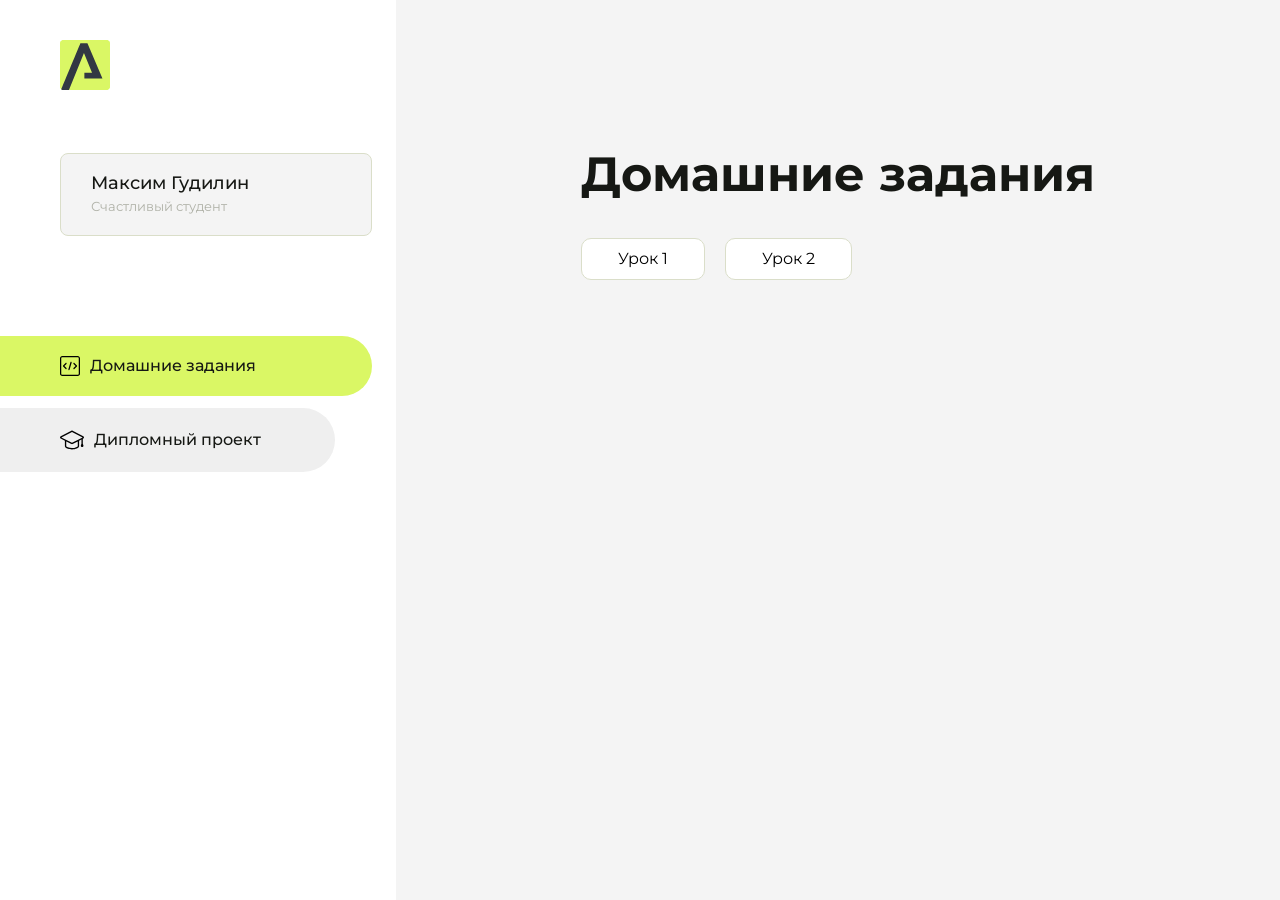
==== index.html @ cb9cb139 "Update index.html" ====
<!DOCTYPE html>
<html lang="en">
<head>
    <meta charset="UTF-8">
    <meta name="viewport" content="width=device-width, initial-scale=1.0">
    <title>Домашняя работа</title>
    <link rel="shortcut icon" href="src/logo.ico" type="image/x-icon">
    <link rel="preconnect" href="https://fonts.googleapis.com">
    <link rel="preconnect" href="https://fonts.gstatic.com" crossorigin>
    <link href="https://fonts.googleapis.com/css2?family=Montserrat:wght@400;500;700&family=Rubik:wght@500&display=swap"
          rel="stylesheet">
    <link rel="stylesheet" href="src/style.css">
</head>
<body id="body">
<div class="overlay" id="overlay"></div>
<div class="layout">
    <div class="burger" id="burger">
        <svg viewBox="0 0 24 24" fill="none" xmlns="http://www.w3.org/2000/svg">
            <g id="SVGRepo_bgCarrier" stroke-width="0"></g>
            <g id="SVGRepo_tracerCarrier" stroke-linecap="round" stroke-linejoin="round"></g>
            <g id="SVGRepo_iconCarrier">
                <path d="M4 18L20 18" stroke="#DAF765" stroke-width="2" stroke-linecap="round"></path>
                <path d="M4 12L20 12" stroke="#DAF765" stroke-width="2" stroke-linecap="round"></path>
                <path d="M4 6L20 6" stroke="#DAF765" stroke-width="2" stroke-linecap="round"></path>
            </g>
        </svg>
    </div>
    <aside class="sidebar" id="sidebar">
        <div class="sidebar__inner">
            <div class="logo">
                <svg width="50" height="50" viewBox="0 0 50 50" fill="none" xmlns="http://www.w3.org/2000/svg">
                    <g clip-path="url(#clip0_513_74730)">
                        <path d="M46.17 -0.257004H3.83C1.57281 -0.257004 -0.257 1.57281 -0.257 3.83V46.17C-0.257 48.4272 1.57281 50.257 3.83 50.257H46.17C48.4272 50.257 50.257 48.4272 50.257 46.17V3.83C50.257 1.57281 48.4272 -0.257004 46.17 -0.257004Z"
                              fill="#DAF765"/>
                        <path d="M24.375 38.4H42.461L27.441 3.1585H20.4355C20.4355 3.1585 6.7895 35.881 1.1945 49.294C2.015 50.0275 3.0945 50.257 3.6945 50.257H8.8445L23.954 13.07L32.0465 32.8285H24.375V38.4Z"
                              fill="#323843"/>
                    </g>
                    <defs>
                        <clipPath id="clip0_513_74730">
                            <rect width="50" height="50" fill="white"/>
                        </clipPath>
                    </defs>
                </svg>
            </div>
            <div class="sidebar__user">
                <div class="sidebar__name">Максим Гудилин</div>
                <div class="sidebar__text">Счастливый студент</div>
            </div>
            <div class="sidebar__tabs">
                <div class="sidebar__item">
                    <button class="sidebar__button active" id="tasks">
                        <svg xmlns="http://www.w3.org/2000/svg" width="20" height="20" viewBox="0 0 20 20" fill="none">
                            <g clip-path="url(#clip0_704_74543)">
                                <path d="M17.7083 20H2.29167C1.0275 20 0 18.9725 0 17.7083V2.29167C0 1.0275 1.0275 0 2.29167 0H17.7083C18.9725 0 20 1.0275 20 2.29167V17.7083C20 18.9725 18.9725 20 17.7083 20ZM2.29167 1.25C1.7175 1.25 1.25 1.7175 1.25 2.29167V17.7083C1.25 18.2825 1.7175 18.75 2.29167 18.75H17.7083C18.2825 18.75 18.75 18.2825 18.75 17.7083V2.29167C18.75 1.7175 18.2825 1.25 17.7083 1.25H2.29167Z"
                                      fill="black"/>
                                <path d="M6.04167 13.125C5.88167 13.125 5.72167 13.0642 5.6 12.9417L3.1 10.4417C2.85583 10.1975 2.85583 9.80167 3.1 9.5575L5.6 7.0575C5.84417 6.81333 6.24 6.81333 6.48417 7.0575C6.72833 7.30167 6.72833 7.6975 6.48417 7.94167L4.42583 10L6.48417 12.0583C6.72833 12.3025 6.72833 12.6983 6.48417 12.9425C6.36167 13.0642 6.20167 13.125 6.04167 13.125Z"
                                      fill="black"/>
                                <path d="M8.95833 14.1667C8.9 14.1667 8.84 14.1583 8.78167 14.1417C8.45083 14.0442 8.26083 13.6967 8.35833 13.3658L10.4417 6.28251C10.5392 5.95084 10.8892 5.76417 11.2175 5.85917C11.5483 5.95667 11.7383 6.30417 11.6408 6.63501L9.5575 13.7183C9.47833 13.9908 9.22833 14.1667 8.95833 14.1667Z"
                                      fill="black"/>
                                <path d="M13.9583 13.125C13.7983 13.125 13.6383 13.0642 13.5167 12.9417C13.2725 12.6975 13.2725 12.3017 13.5167 12.0575L15.575 9.99916L13.5167 7.94083C13.2725 7.69666 13.2725 7.30083 13.5167 7.05666C13.7608 6.81249 14.1567 6.81249 14.4008 7.05666L16.9008 9.55666C17.145 9.80083 17.145 10.1967 16.9008 10.4408L14.4008 12.9408C14.2783 13.0642 14.1183 13.125 13.9583 13.125Z"
                                      fill="black"/>
                            </g>
                            <defs>
                                <clipPath id="clip0_704_74543">
                                    <rect width="20" height="20" fill="white"/>
                                </clipPath>
                            </defs>
                        </svg>
                        <span>Домашние задания</span></button>
                </div>
                <div class="sidebar__item">
                    <button class="sidebar__button" id="diplom">
                        <svg xmlns="http://www.w3.org/2000/svg" width="24" height="24" viewBox="0 0 24 24" fill="none">
                            <g clip-path="url(#clip0_704_74553)">
                                <path d="M23.2628 10.5971C23.7176 10.365 24 9.90375 24 9.39337C24 8.883 23.7176 8.42175 23.2628 8.18962L12.6135 2.75362C12.2291 2.55824 11.7705 2.55787 11.3854 2.75399L0.736875 8.19C0.282375 8.42175 0 8.883 0 9.39337C0 9.90375 0.282375 10.365 0.736875 10.5971L4.89038 12.7177V18.2074C4.89038 19.8154 8.412 21.393 12 21.393C15.5884 21.393 19.1096 19.815 19.1096 18.2074V12.7174L21.4609 11.517V15.8017L20.901 17.2305C20.7409 17.6389 20.7934 18.0994 21.0405 18.4616C21.2876 18.8246 21.6979 19.041 22.1366 19.041C22.5754 19.041 22.9852 18.8246 23.2324 18.462C23.4795 18.099 23.532 17.6385 23.3719 17.2301L22.8124 15.8021V10.827L23.2628 10.5971ZM17.7623 18.1721C17.6198 18.6375 15.3491 20.0419 12 20.0419C8.65088 20.0419 6.38025 18.6375 6.2415 18.2074V12.3037L6.23887 12.3019C6.23812 12.057 6.1065 11.8207 5.87325 11.7019L1.3515 9.39337L12 3.95737L22.6489 9.39337L12 14.8294L5.87325 11.7019C5.54063 11.5331 4.6695 11.6674 4.5 12C4.33012 12.3322 4.55813 12.5479 4.89038 12.7177L11.3857 16.0331C11.5781 16.1314 11.7889 16.1805 12 16.1805C12.2107 16.1805 12.4222 16.1314 12.6146 16.0331L17.7593 13.407L17.7623 18.1721Z"
                                      fill="black"/>
                            </g>
                            <defs>
                                <clipPath id="clip0_704_74553">
                                    <rect width="24" height="24" fill="white"/>
                                </clipPath>
                            </defs>
                        </svg>
                        <span>Дипломный проект</span></button>
                </div>
            </div>
        </div>

    </aside>
    <div class="content">
        <div class="container">
            <div class="content__block" id="tasksBlock">
                <div class="content__title">Домашние задания</div>
                <ul class="content__list">
                    <li class="content__list-item">
                        <a href="Hello aroken ru/index.html">Урок 1</a>
                    </li>
                      <li class="content__list-item">
                        <a href="First practic/index.html">Урок 2</a>
                    </li>
                </ul>
            </div>
            <div class="content__block hidden" id="diplomBlock">
                <div class="content__title">Дипломный проект</div>
                <div class="content__list-diplom">
                    <a href="ПАПКА-С-НОМЕРОМ-УРОКА">Ссылка на ДЗ</a>
                </div>
                <div class="content__decor">
                    <div class="content__decor-text">Давай проверим, чему ты научился!</div>
                    <div class="content__decor-img">
                        <img src="src/decor.png" alt="decor">
                    </div>
                </div>
            </div>
        </div>
    </div>
</div>
<script src="src/index.js"></script>
</body>
</html>
---- src/style.css ----
*{padding: 0;margin: 0;border: 0;}
*,*:before,*:after{-webkit-box-sizing: border-box;box-sizing: border-box;}
:focus,:active{outline: none;}
a:focus,a:active{outline: none;}
nav,footer,header,aside{display: block;}
html,body{
    height:100%;width:100%;
    font-size:100%;line-height:1;-ms-text-size-adjust:100%;-moz-text-size-adjust:100%;-webkit-text-size-adjust:100%;}
input,button,textarea{font-family:inherit;}
input::-ms-clear{display: none;}
button{cursor: pointer;}
button::-moz-focus-inner{padding:0;border:0;}
a,a:visited{text-decoration: none;}
a:hover{text-decoration: none;}
ul li{list-style: none;}
img{vertical-align: top;}
h1,h2,h3,h4,h5,h6{font-size:inherit;font-weight: inherit;}
a{color:inherit;}



body {
    font-family: "Montserrat",SansSerif;
    color: black;
}

body.overflow {
    overflow: hidden;
}



.layout {
    display: -webkit-box;
    display: -ms-flexbox;
    display: flex;
    min-height: 100vh;
}

.sidebar {
    padding: 40px 24px 40px 0;
    -ms-flex-negative: 0;
    flex-shrink: 0;
    background-color: white;
}



.content {
    -webkit-box-flex: 1;
    -ms-flex-positive: 1;
    flex-grow: 1;
    background-color: #F4F4F4;
}

.container {
    display: -webkit-box;
    display: -ms-flexbox;
    display: flex;
    -webkit-box-orient: vertical;
    -webkit-box-direction: normal;
    -ms-flex-direction: column;
    flex-direction: column;
    -webkit-box-pack: center;
    -ms-flex-pack: center;
    justify-content: center;
    -webkit-box-align: center;
    -ms-flex-align: center;
    align-items: center;
    padding: 150px 60px 80px 60px;
}


.logo {
    margin-left: 60px;
    margin-bottom: 60px;
}

.sidebar__user {
    background-color: #F4F4F4;
    padding: 20px 30px;
    margin-left: 60px;
    margin-bottom: 100px;
    border-radius: 8px;
    border: 1px solid #DADEC9;
}

.sidebar__name {
    color:#161814;
    font-size: 18px;
    font-weight: 500;
    margin-bottom: 6px;
}

.sidebar__text {
    color: #AFB1A7;
    font-size: 13px;
    font-weight: 400;
    line-height: 130%; /* 16.9px */
}

.sidebar__item {
    width: 372px;
}

.sidebar__button {
    display: -webkit-box;
    display: -ms-flexbox;
    display: flex;
    -webkit-box-align: center;
    -ms-flex-align: center;
    align-items: center;
    gap: 10px;
    padding: 20px 60px;
    margin-bottom: 12px;
    border-radius: 0px 100px 100px 0px;
    -webkit-transition: all .5s;
    -o-transition: all .5s;
    transition: all .5s;
    cursor: pointer;
    width: 90%;
    color:#161814;
    font-size: 16px;
    font-weight: 500;
}

.sidebar__button.active , .sidebar__button:hover {
    width: 100%;
    background-color: #DAF765;
}


.content__title {
    color: #161814;
    font-size: 48px;
    font-weight: 700;
    margin-bottom: 40px;
}

.content__list {
    display: -webkit-box;
    display: -ms-flexbox;
    display: flex;
    -webkit-box-align: center;
    -ms-flex-align: center;
    align-items: center;
    -ms-flex-wrap: wrap;
    flex-wrap: wrap;
    gap: 20px;
}



.content__list-item  {
    cursor: pointer;
    padding: 12px 18px;
    background-color: #fff;
    border-radius: 10px;
    border: 1px solid #DADEC9;
    -webkit-transition: all .3s;
    -o-transition: all .3s;
    transition: all .3s;
}

.content__list-item:hover,.content__list-diplom:hover {
    background-color: #AFB1A7;
}

li a {
    padding: 12px 18px;

}


.content__list-diplom {
    -webkit-transition: all .3s;
    -o-transition: all .3s;
    transition: all .3s;
    display: inline-block;
    padding: 12px 18px;
    background-color: #fff;
    border-radius: 10px;
    border: 1px solid #DADEC9;
}

.content__decor {
    display: -webkit-box;
    display: -ms-flexbox;
    display: flex;
    -webkit-box-align: center;
    -ms-flex-align: center;
    align-items: center;
}

.content__decor-text {
    color:#BEDD44;
    font-size: 36px;
    font-weight: 700;
    line-height: 110%; /* 39.6px */
}

.content__block {
    max-width: 1200px;
}

.content__block.hidden {
    display: none;
}

.content__decor-img img{
    width: 100%;
}

.burger {
    display: none;
    padding: 5px;
    position: fixed;
    top: 3%;
    right: 7%;
    width: 40px;
    height: 40px;
    background-color: #161814;
    border-radius: 50%;
    z-index: 10;
    border: 1px solid #DAF765;
}

@media (max-width: 768px) {
    .burger {
        display: block;
    }

    .sidebar {
        -webkit-transition: all .3s;
        -o-transition: all .3s;
        transition: all .3s;
        -webkit-transform: translateX(-100%);
        -ms-transform: translateX(-100%);
        transform: translateX(-100%);
        position: fixed;
        top: 0;
        left: 0;
        bottom: 0;
        z-index: 5;
    }

    .sidebar.show {
        -webkit-transform: translateX(0%);
        -ms-transform: translateX(0%);
        transform: translateX(0%);
    }

    .overlay {
        opacity: 0;
        pointer-events: none;
        -webkit-transition: all .3s;
        -o-transition: all .3s;
        transition: all .3s;
        position: absolute;
        top: 0;
        right: 0;
        left: 0;
        bottom: 0;
        z-index: 3;
        background-color: #000000e0;
    }

    .overlay.show {
        opacity: 1;
        pointer-events: all;
    }

    .container {
        padding: 40px 20px;
        min-height: 100%;
    }

    .content__decor {
        margin-top: 20px;
        -webkit-box-orient: vertical;
        -webkit-box-direction: normal;
        -ms-flex-direction: column;
        flex-direction: column;
    }
}

@media (max-width: 400px) {
    .sidebar__user {
        margin-left: 0;
    }
}
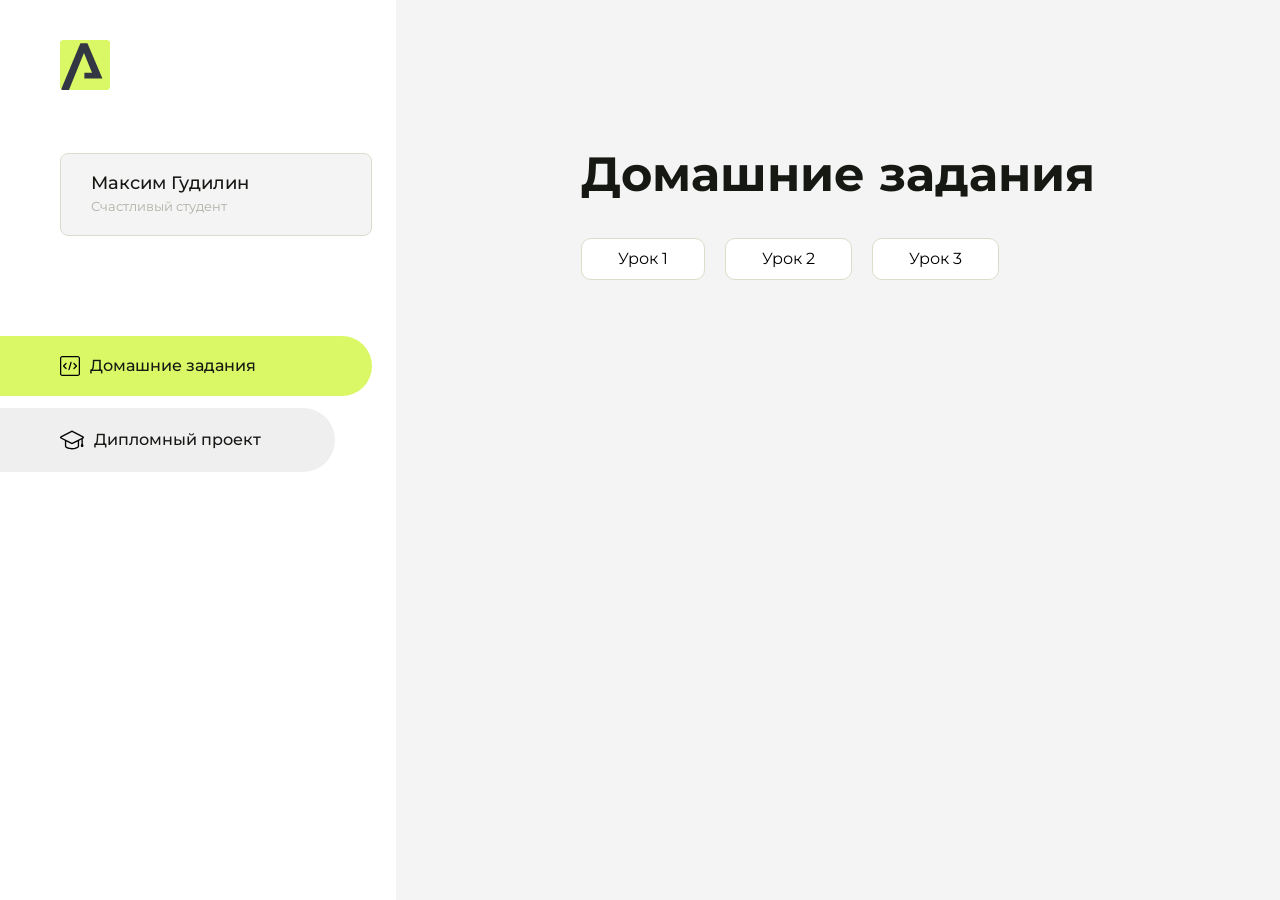
==== commit 615b5083: "Update index.html" ====
--- a/index.html
+++ b/index.html
@@ -98,6 +98,9 @@
                       <li class="content__list-item">
                         <a href="First practic/index.html">Урок 2</a>
                     </li>
+                    <li class="content__list-item">
+                        <a href="homework_tables/index.html">Урок 3</a>
+                    </li>
                 </ul>
             </div>
             <div class="content__block hidden" id="diplomBlock">
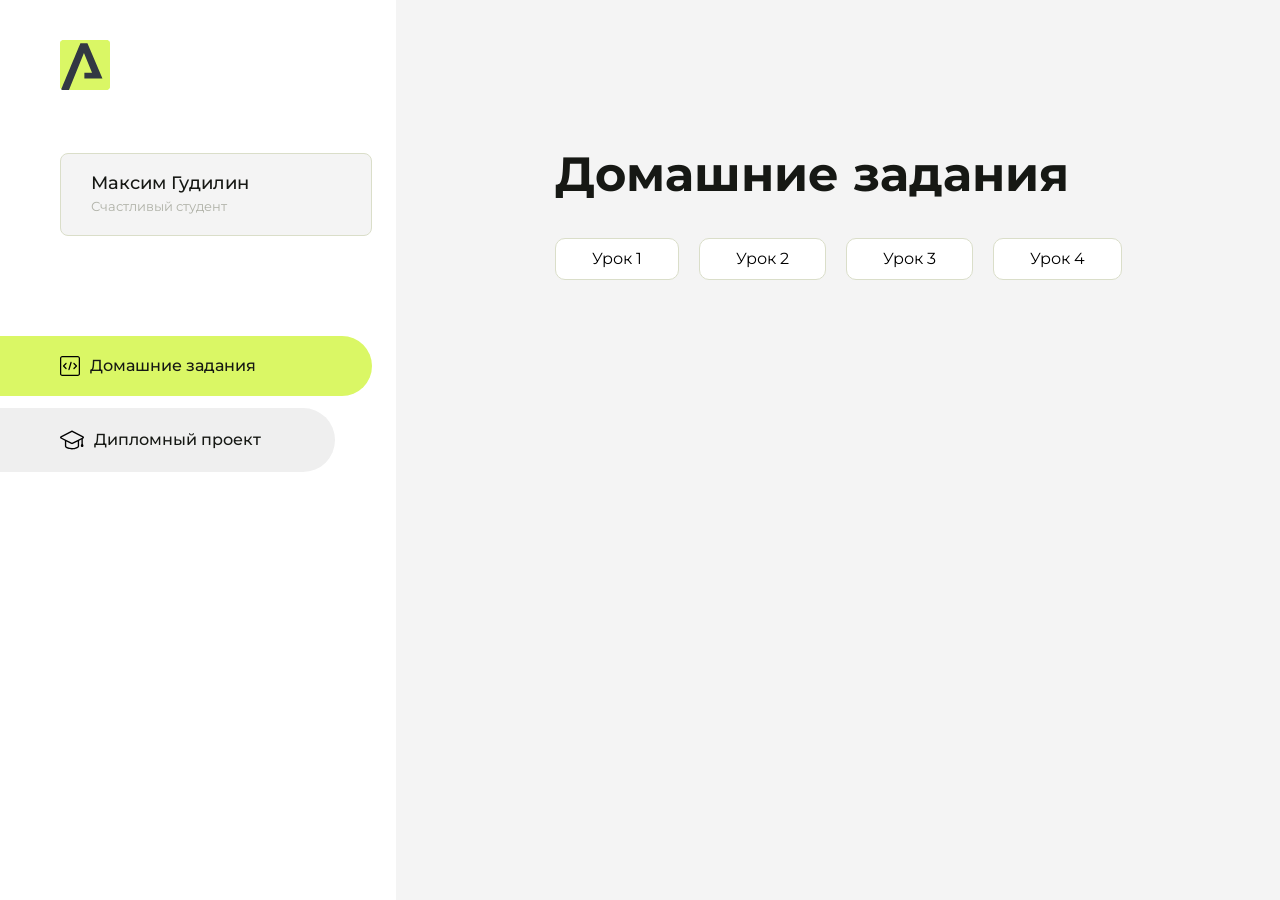
==== commit d1d8d6d8: "Update index.html" ====
--- a/index.html
+++ b/index.html
@@ -101,6 +101,9 @@
                     <li class="content__list-item">
                         <a href="homework_tables/index.html">Урок 3</a>
                     </li>
+                     <li class="content__list-item">
+                        <a href="gg">Урок 4</a>
+                    </li>
                 </ul>
             </div>
             <div class="content__block hidden" id="diplomBlock">
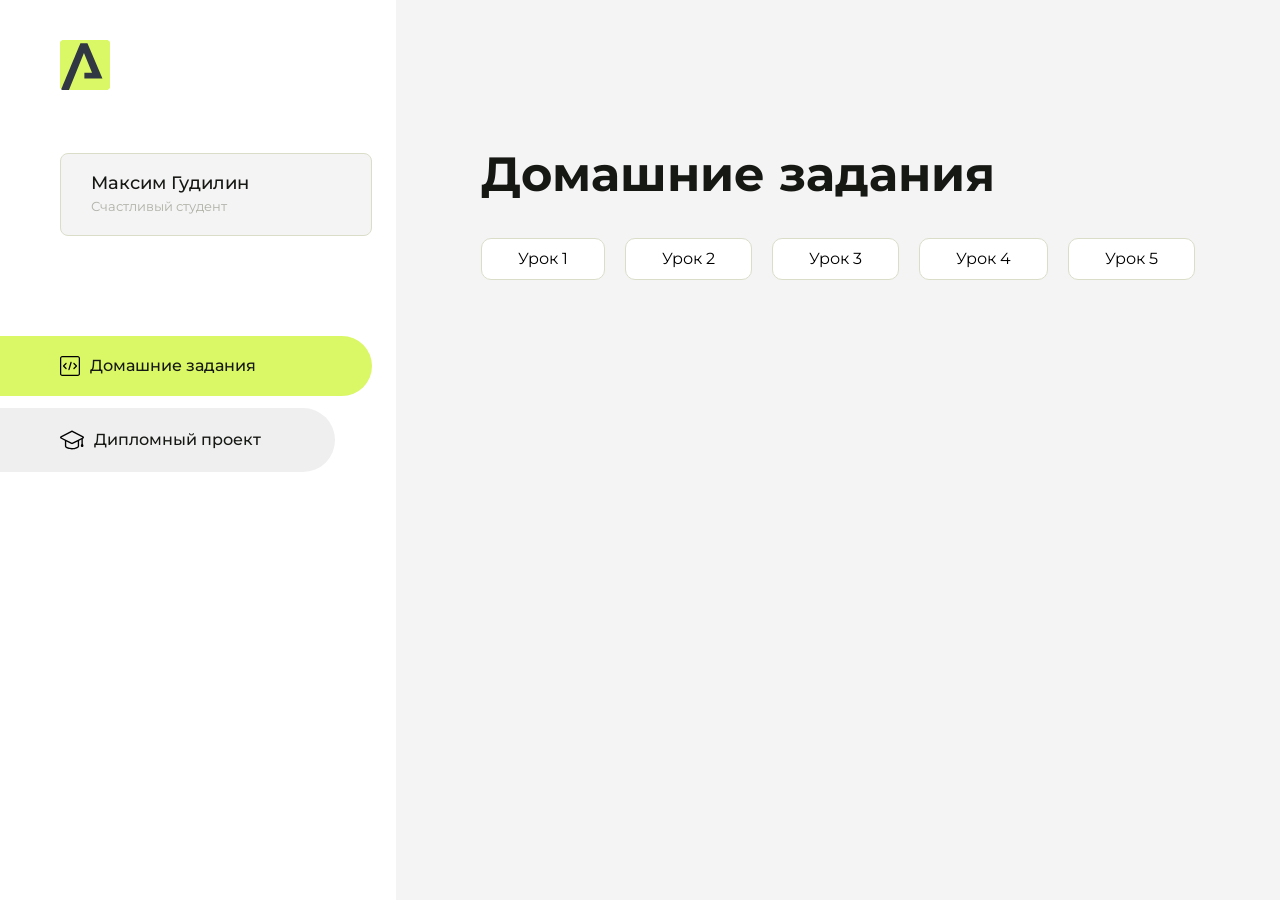
==== commit 5ee52e38: "Update index.html" ====
--- a/index.html
+++ b/index.html
@@ -102,7 +102,10 @@
                         <a href="homework_tables/index.html">Урок 3</a>
                     </li>
                      <li class="content__list-item">
-                        <a href="gg">Урок 4</a>
+                        <a href="homework-forms/index.html">Урок 4</a>
+                    </li>
+                      <li class="content__list-item">
+                        <a href="Fit-studio/index.html">Урок 5</a>
                     </li>
                 </ul>
             </div>
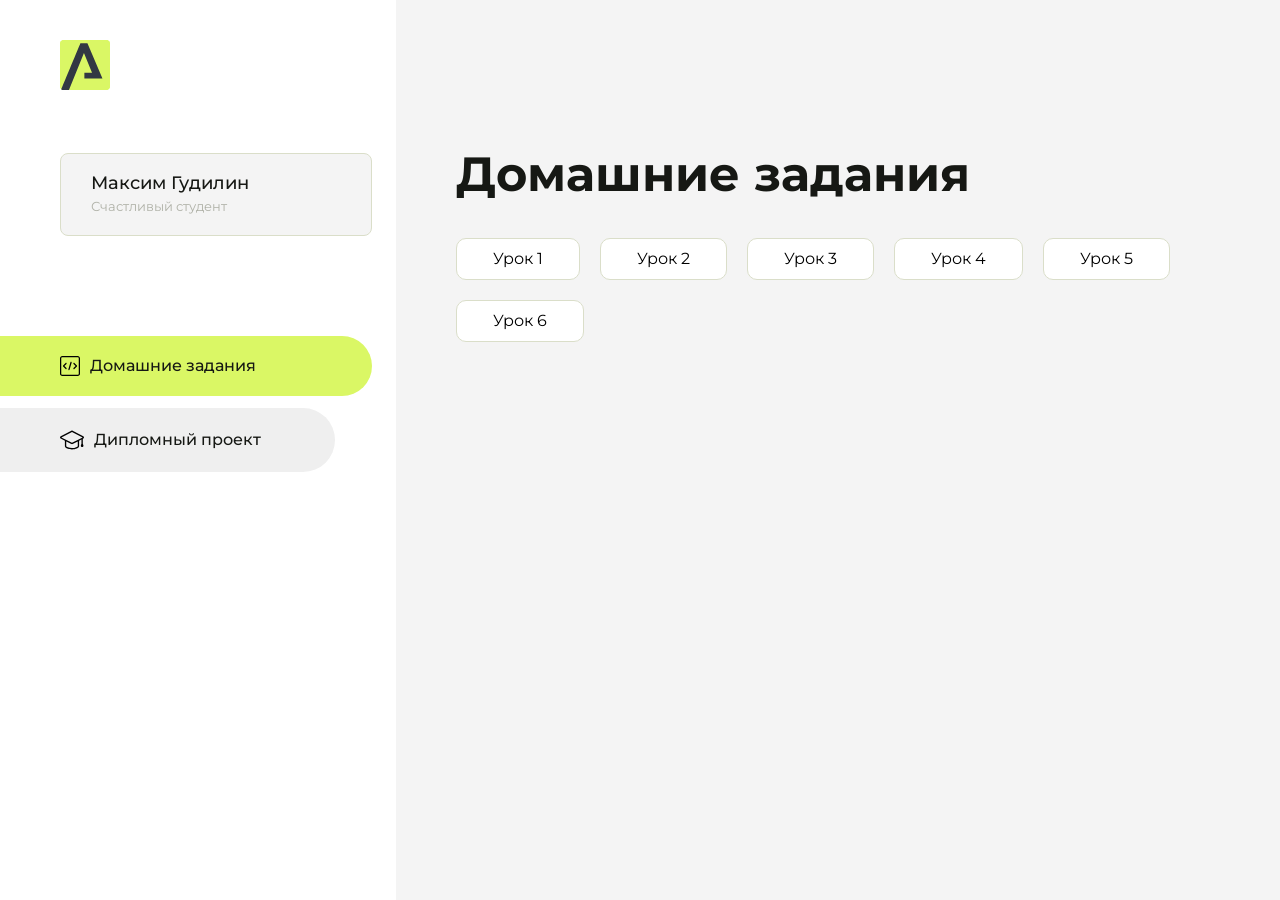
==== commit 53f28c0a: "Update index.html" ====
--- a/index.html
+++ b/index.html
@@ -105,7 +105,10 @@
                         <a href="homework-forms/index.html">Урок 4</a>
                     </li>
                       <li class="content__list-item">
-                        <a href="Fit-studio/index.html">Урок 5</a>
+                        <a href="Fit-studio/article.html">Урок 5</a>
+                    </li>
+                     <li class="content__list-item">
+                        <a href="Fit-studio/article.html">Урок 6</a>
                     </li>
                 </ul>
             </div>
